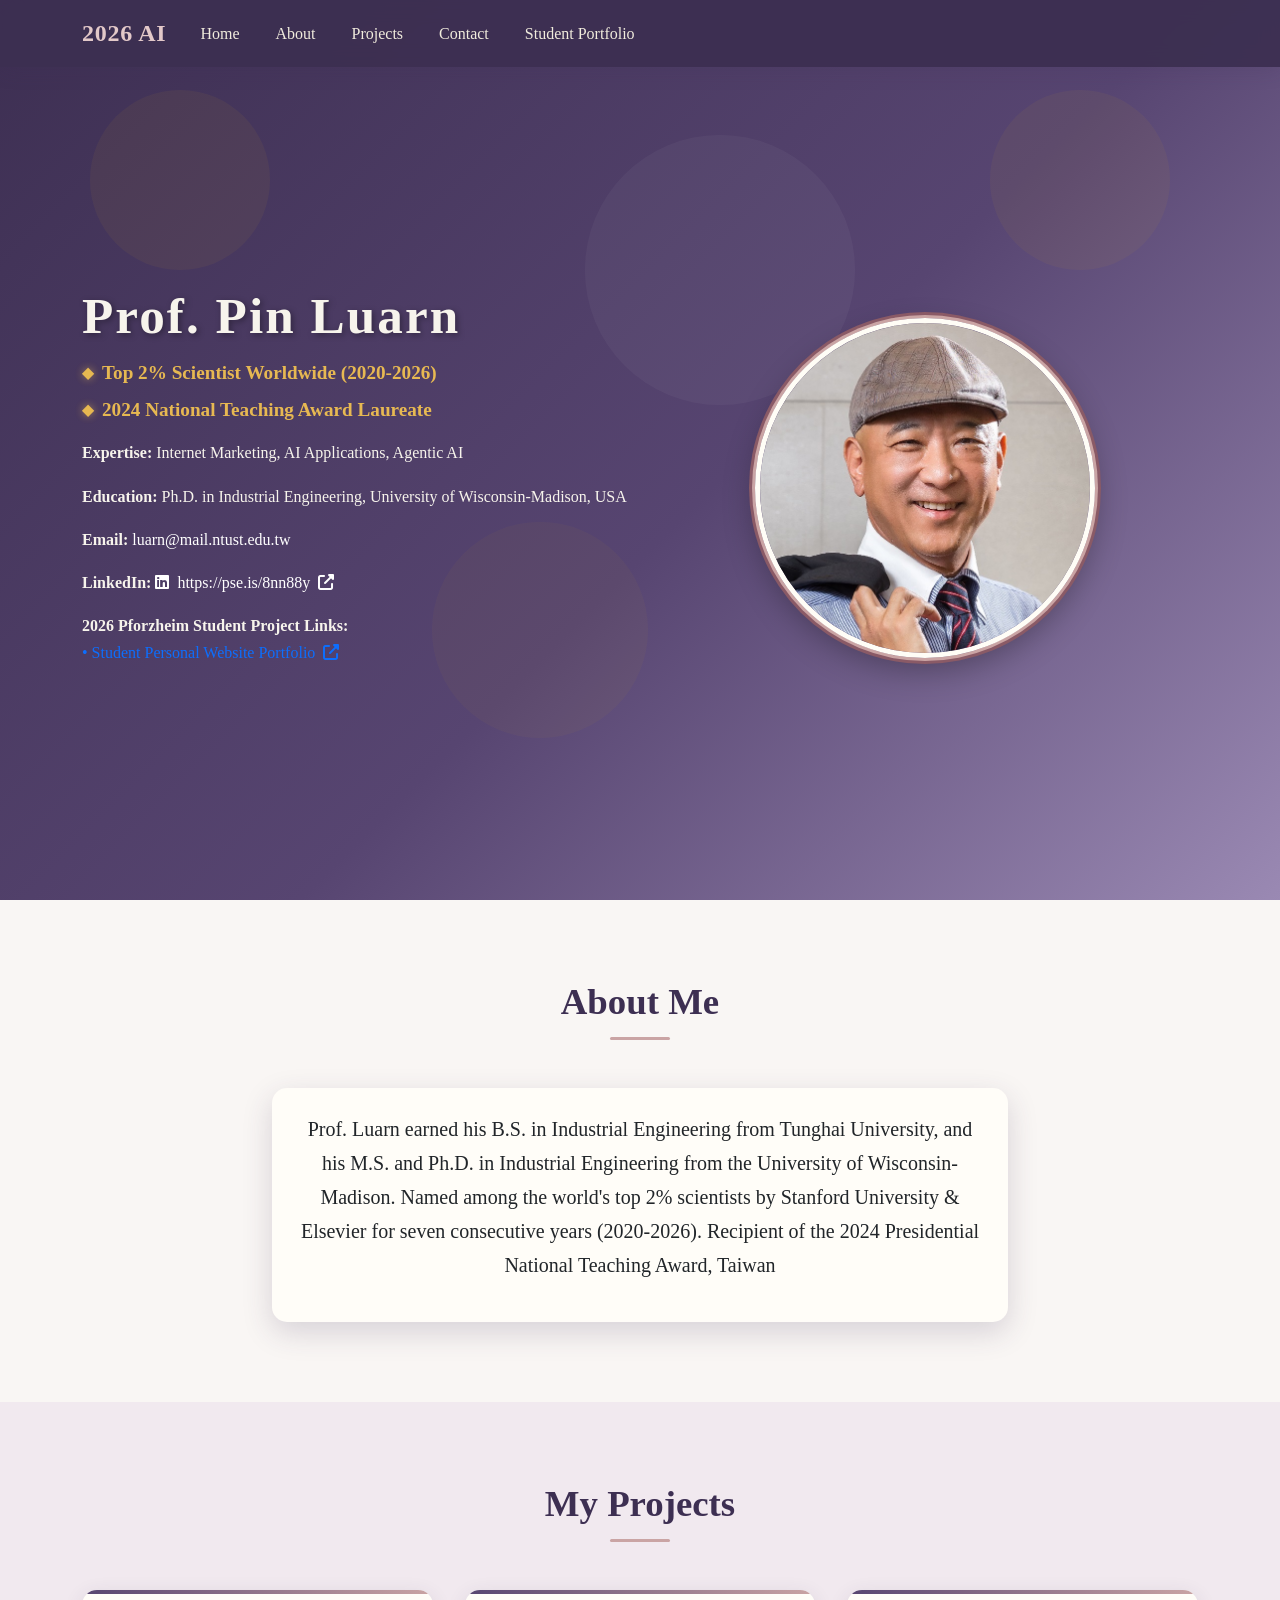
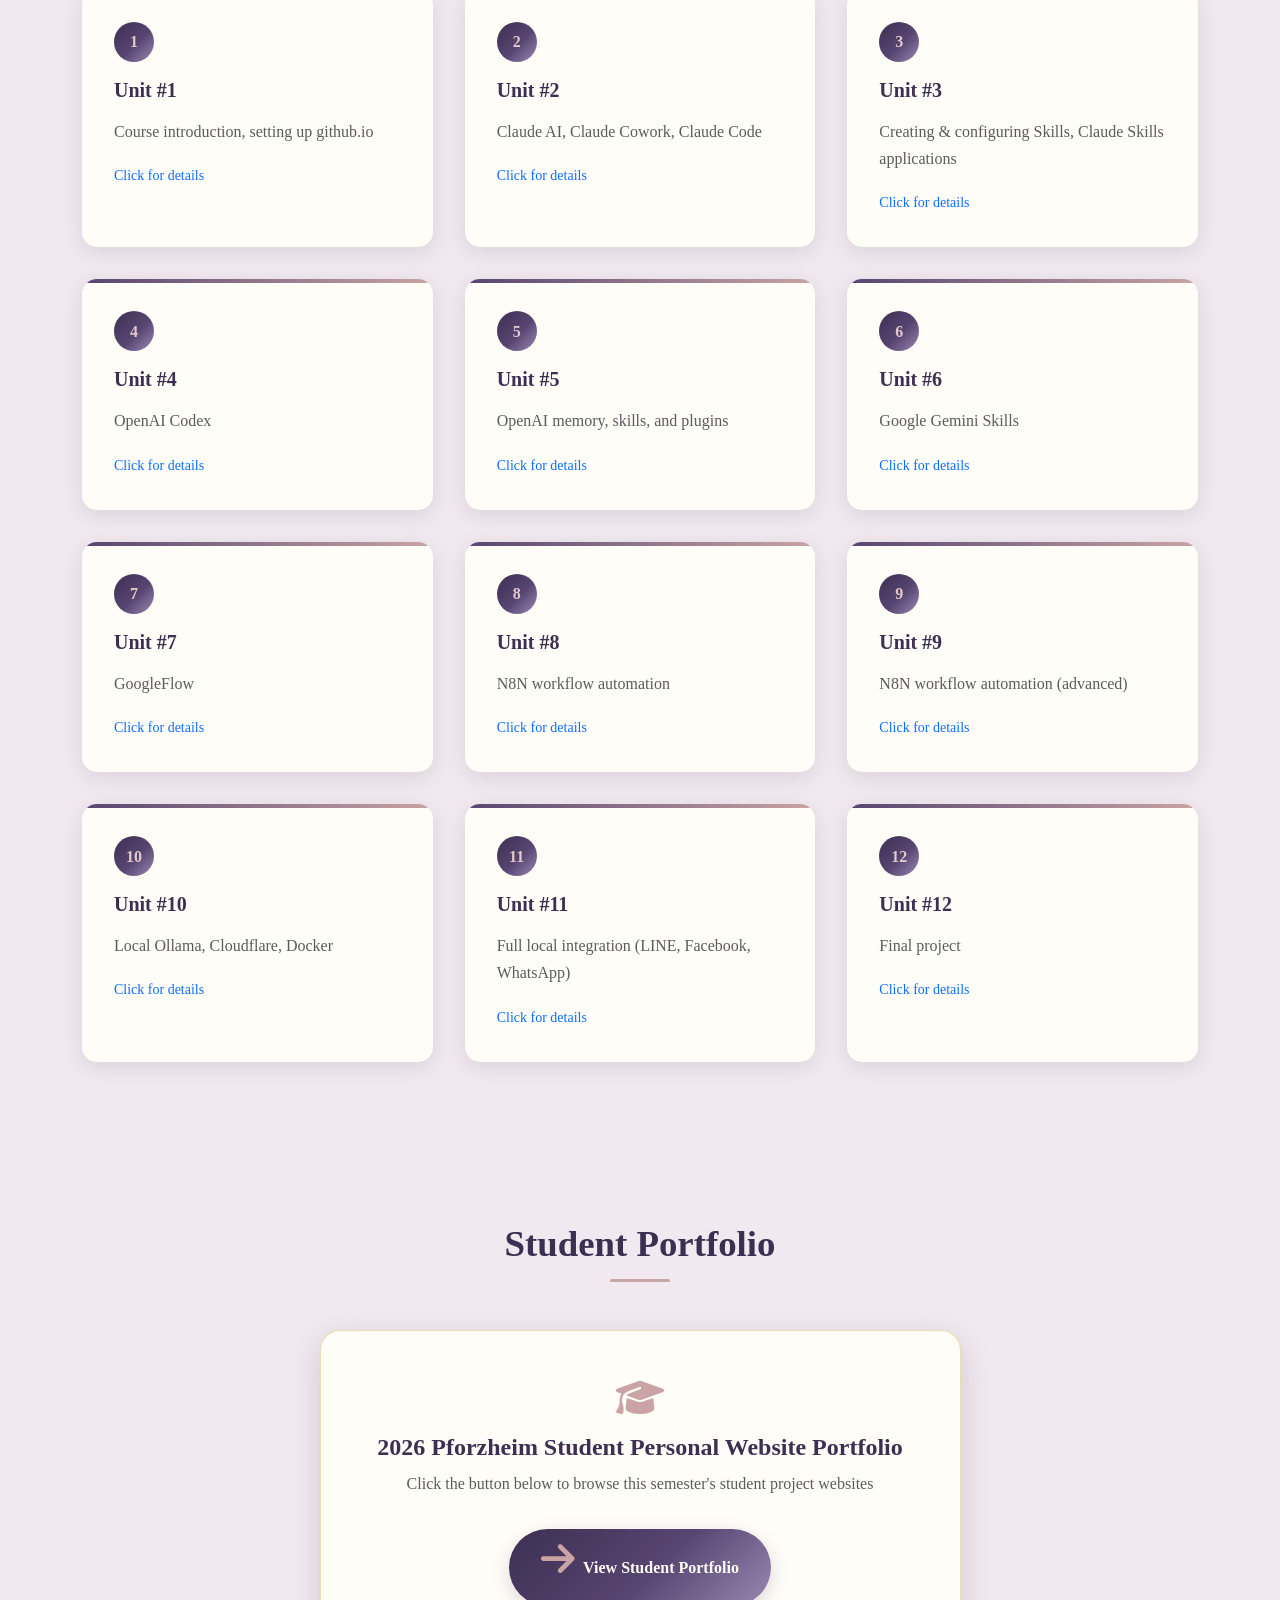
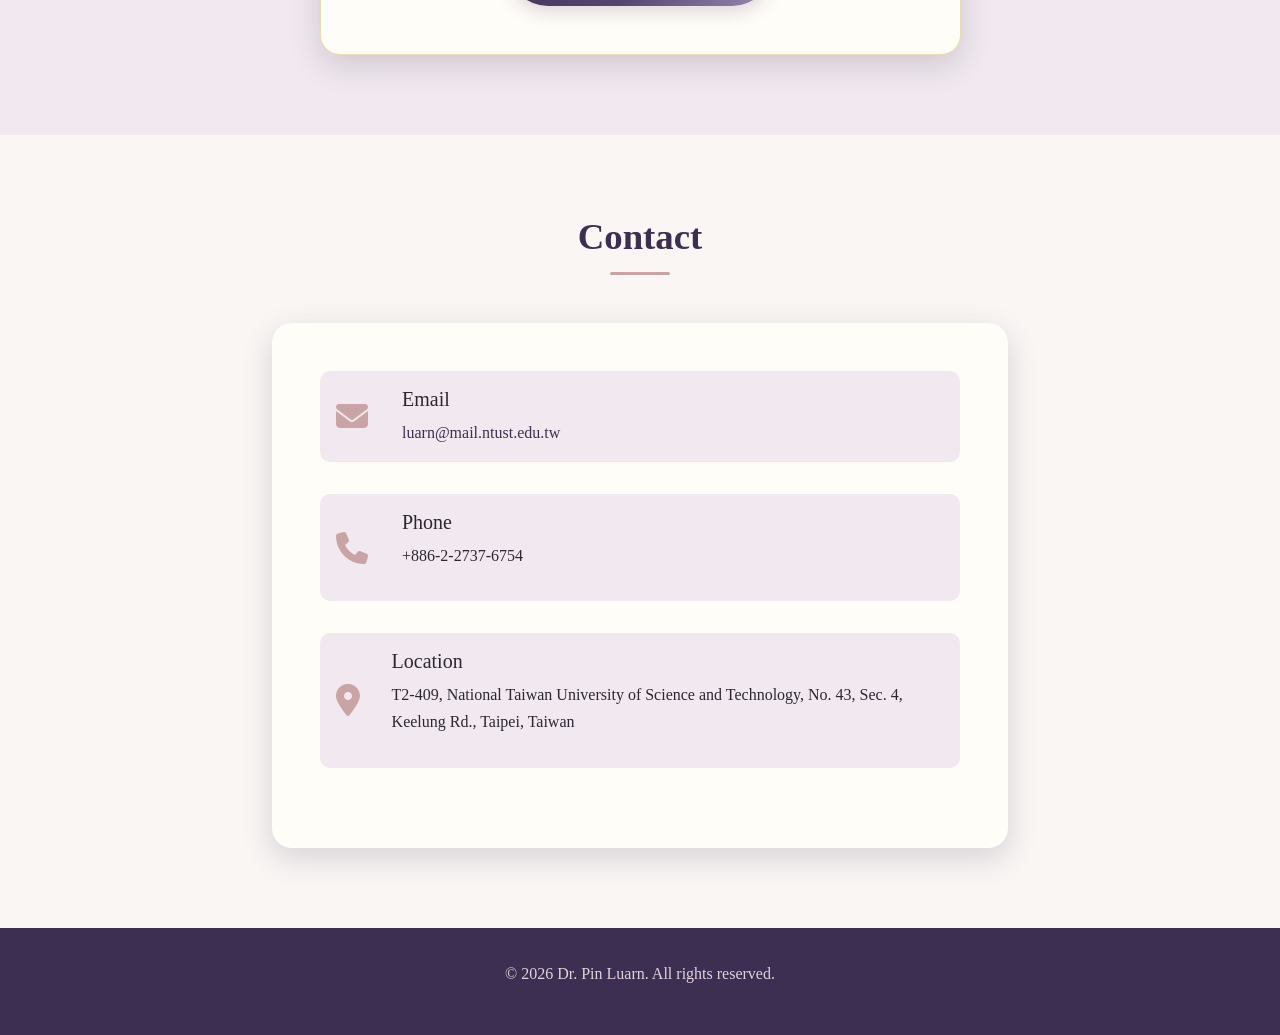
==== index.html @ decda1c8 "Initial commit" ====
<!DOCTYPE html>
<html lang="en">
<head>
    <meta charset="UTF-8">
    <meta name="viewport" content="width=device-width, initial-scale=1.0">
    <title>Prof. Pin Luarn | 2026 AI Personal Site</title>
    <link href="https://cdnjs.cloudflare.com/ajax/libs/bootstrap/5.3.0/css/bootstrap.min.css" rel="stylesheet">
    <link href="https://cdnjs.cloudflare.com/ajax/libs/font-awesome/6.4.0/css/all.min.css" rel="stylesheet">
    <link rel="stylesheet" href="style.css">
    <link rel="icon" type="image/x-icon" href="favicon.ico">
    <!-- chatbot temporarily disabled; uncomment to enable and confirm the filename is chatbot.js -->
    <!-- <script src="chatbot.js"></script> -->
</head>
<body>
    <!-- Navigation -->
    <nav class="navbar navbar-expand-lg fixed-top">
        <div class="container">
            <a class="navbar-brand" href="#home">2026 AI</a>

            <button class="navbar-toggler" type="button" data-bs-toggle="collapse" data-bs-target="#navbarNav">
                <span class="navbar-toggler-icon"></span>
            </button>

            <div class="collapse navbar-collapse" id="navbarNav">
                <ul class="navbar-nav me-auto">
                    <li class="nav-item">
                        <a class="nav-link" href="#home">Home</a>
                    </li>
                    <li class="nav-item">
                        <a class="nav-link" href="#about">About</a>
                    </li>
                    <li class="nav-item">
                        <a class="nav-link" href="#projects">Projects</a>
                    </li>
                    <li class="nav-item">
                        <a class="nav-link" href="#contact">Contact</a>
                    </li>
                    <li class="nav-item">
                        <a class="nav-link" href="https://drluarn.github.io/student.html" target="_blank" rel="noopener">Student Portfolio</a>
                    </li>
                </ul>
            </div>
        </div>
    </nav>

    <!-- Hero Section -->
    <section id="home" class="hero">
        <div class="container">
            <div class="row align-items-center">
                <div class="col-lg-6 hero-content fade-in">
                    <h1 id="name"></h1>
                    <div class="titles-container">
                        <p class="subtitle title-line" id="title1"></p>
                        <p class="subtitle title-line" id="title2"></p>
                    </div>
                    <div class="mb-3">
                        <strong>Expertise:</strong>
                        <span id="expertise"></span>
                    </div>
                    <div class="mb-3">
                        <strong>Education:</strong>
                        <span id="education"></span>
                    </div>
                    <div class="mb-3">
                        <strong>Email:</strong>
                        <a href="" class="text-white" id="email"></a>
                    </div>
                    <div class="mb-3">
                        <strong>LinkedIn:</strong>
                        <a href="" target="_blank" class="text-white" id="linkedin">
                            <i class="fab fa-linkedin me-1"></i>
                            <span id="linkedin-text"></span>
                            <i class="fas fa-external-link-alt ms-1"></i>
                        </a>
                    </div>
                    <div class="mb-4 student-links">
                        <strong>2026 Pforzheim Student Project Links:</strong>
                        <div class="student-link-item">
                            <a href="https://drluarn.github.io/student.html" target="_blank" rel="noopener">
                                <span>• Student Personal Website Portfolio</span>
                                <i class="fas fa-external-link-alt ms-1"></i>
                            </a>
                        </div>
                    </div>
                </div>
                <div class="col-lg-6 text-center fade-in">
                    <img src="mypic.jpg" alt="profile photo" class="profile-img">
                </div>
            </div>
        </div>
    </section>

    <!-- About Section -->
    <section id="about" class="section">
        <div class="container">
            <h2 class="section-title">About Me</h2>
            <div class="row justify-content-center">
                <div class="col-lg-8">
                    <div class="card fade-in">
                        <div class="card-body p-4">
                            <p class="lead text-center" id="about-text">
                            </p>
                        </div>
                    </div>
                </div>
            </div>
        </div>
    </section>

    <!-- Projects Section -->
    <section id="projects" class="section bg-light">
        <div class="container">
            <h2 class="section-title">My Projects</h2>

            <!-- Projects are rendered dynamically by JS -->
            <div class="project-grid fade-in" id="projects-grid"></div>
        </div>
    </section>

    <!-- Student Portfolio Section -->
    <section id="portfolio" class="section bg-light">
        <div class="container">
            <h2 class="section-title">Student Portfolio</h2>
            <div class="row justify-content-center">
                <div class="col-lg-7">
                    <div class="portfolio-cta fade-in">
                        <i class="fas fa-graduation-cap"></i>
                        <h4 style="color: var(--navy-deep); font-weight: 700;">2026 Pforzheim Student Personal Website Portfolio</h4>
                        <p class="text-muted mt-2">Click the button below to browse this semester's student project websites</p>
                        <a href="https://drluarn.github.io/student.html" class="btn-elegant" target="_blank" rel="noopener">
                            <i class="fas fa-arrow-right"></i> <span>View Student Portfolio</span>
                        </a>
                    </div>
                </div>
            </div>
        </div>
    </section>

    <!-- Contact Section -->
    <section id="contact" class="section">
        <div class="container">
            <h2 class="section-title">Contact</h2>
            <div class="row justify-content-center">
                <div class="col-lg-8">
                    <div class="contact-info fade-in">
                        <div class="contact-item">
                            <i class="fas fa-envelope"></i>
                            <div>
                                <h5>Email</h5>
                                <a id="contact-email1" href=""></a>
                            </div>
                        </div>
                        <div class="contact-item">
                            <i class="fas fa-phone"></i>
                            <div>
                                <h5>Phone</h5>
                                <p id="contact-phone"></p>
                            </div>
                        </div>
                        <div class="contact-item">
                            <i class="fas fa-map-marker-alt"></i>
                            <div>
                                <h5>Location</h5>
                                <p id="contact-location"></p>
                            </div>
                        </div>
                    </div>
                </div>
            </div>
        </div>
    </section>

    <!-- Footer -->
    <footer class="footer">
        <div class="container">
            <p>&copy; 2026 Dr. Pin Luarn. All rights reserved.</p>
        </div>
    </footer>

    <!-- Bootstrap JS -->
    <script src="https://cdnjs.cloudflare.com/ajax/libs/bootstrap/5.3.0/js/bootstrap.bundle.min.js"></script>

    <script>
        const totalUnits = 12;

        // Fallback project descriptions (used if projects.txt cannot be fetched, e.g. opened via file://)
        const defaultProjects = [
            {id: 1, description: 'Course introduction, setting up github.io'},
            {id: 2, description: 'Claude AI, Claude Cowork, Claude Code'},
            {id: 3, description: 'Creating & configuring Skills, Claude Skills applications'},
            {id: 4, description: 'OpenAI Codex'},
            {id: 5, description: 'OpenAI memory, skills, and plugins'},
            {id: 6, description: 'Google Gemini Skills'},
            {id: 7, description: 'GoogleFlow'},
            {id: 8, description: 'N8N workflow automation'},
            {id: 9, description: 'N8N workflow automation (advanced)'},
            {id: 10, description: 'Local Ollama, Cloudflare, Docker'},
            {id: 11, description: 'Full local integration (LINE, Facebook, WhatsApp)'},
            {id: 12, description: 'Final project'}
        ];

        let projects = defaultProjects;

        // Always read projects.txt from the instructor's own site so every student
        // fork (even hosted on a different github.io domain) shows the same, current
        // unit list rather than whatever projects.txt happens to ship in their repo.
        const PROJECTS_TXT_URL = 'https://drluarn.github.io/projects.txt';

        async function loadProjectsTxt() {
            try {
                const res = await fetch(PROJECTS_TXT_URL, { cache: 'no-store' });
                if (!res.ok) throw new Error('projects.txt not found');
                const text = await res.text();
                const parsed = parseProfileTxt(text);
                const loaded = [];
                for (let i = 1; i <= totalUnits; i++) {
                    const description = parsed[`unit${i}`];
                    if (description) loaded.push({id: i, description});
                }
                // Only use the loaded list if every unit was found; otherwise keep defaults
                projects = (loaded.length === totalUnits) ? loaded : defaultProjects;
            } catch (err) {
                console.warn('Could not load projects.txt, using built-in defaults.', err);
                projects = defaultProjects;
            }
        }

        // Fallback profile (used if profile.txt cannot be fetched, e.g. opened via file://)
        const defaultProfile = {
            name: 'Prof. Pin Luarn',
            title1: 'Top 2% Scientist Worldwide (2020-2026)',
            title2: '2024 National Teaching Award Laureate',
            expertise: 'Internet Marketing, AI Applications, Agentic AI',
            education: 'Ph.D. in Industrial Engineering, University of Wisconsin-Madison, USA',
            email: 'luarn@mail.ntust.edu.tw',
            linkedin: 'https://pse.is/8nn88y',
            about1: 'Prof. Luarn earned his B.S. in Industrial Engineering from Tunghai University,',
            about2: 'and his M.S. and Ph.D. in Industrial Engineering from the University of Wisconsin-Madison.',
            about3: "Named among the world's top 2% scientists by Stanford University & Elsevier for seven consecutive years (2020-2026).",
            about4: 'Recipient of the 2024 Presidential National Teaching Award, Taiwan',
            phone: '+886-2-2737-6754',
            location: 'T2-409, National Taiwan University of Science and Technology, No. 43, Sec. 4, Keelung Rd., Taipei, Taiwan'
        };

        let profileData = defaultProfile;

        // Parse a simple "key=value" text file, ignoring blank lines and comments
        function parseProfileTxt(text) {
            const data = {};
            text.split(/\r?\n/).forEach(line => {
                const trimmed = line.trim();
                if (!trimmed || trimmed.startsWith('#')) return;
                const idx = trimmed.indexOf('=');
                if (idx === -1) return;
                const key = trimmed.slice(0, idx).trim();
                const value = trimmed.slice(idx + 1).trim();
                data[key] = value;
            });
            return data;
        }

        async function loadProfileTxt() {
            try {
                const res = await fetch('profile.txt', { cache: 'no-store' });
                if (!res.ok) throw new Error('profile.txt not found');
                const text = await res.text();
                const parsed = parseProfileTxt(text);
                // Merge over defaults so missing keys still fall back gracefully
                profileData = Object.assign({}, defaultProfile, parsed);
            } catch (err) {
                console.warn('Could not load profile.txt, using built-in defaults.', err);
                profileData = defaultProfile;
            }
        }

        // Initialize page
        document.addEventListener('DOMContentLoaded', async function() {
            await Promise.all([loadProfileTxt(), loadProjectsTxt()]);
            applyProfileData();
            renderProjects();
            initScrollAnimations();
            initSmoothScrolling();
        });

        // Fill in profile fields (name, titles, about text, contact info)
        function applyProfileData() {
            const p = profileData;
            document.getElementById('name').textContent = p.name;
            document.getElementById('title1').textContent = p.title1;
            document.getElementById('title2').textContent = p.title2;
            document.getElementById('expertise').textContent = p.expertise;
            document.getElementById('education').textContent = p.education;

            document.getElementById('email').textContent = p.email;
            document.getElementById('email').href = `mailto:${p.email}`;
            document.getElementById('linkedin').href = p.linkedin;
            document.getElementById('linkedin-text').textContent = p.linkedin;

            const aboutParts = [p.about1, p.about2, p.about3, p.about4]
                .filter(text => text && text.trim());
            document.getElementById('about-text').innerHTML = aboutParts.join(' ');

            document.getElementById('contact-email1').textContent = p.email;
            document.getElementById('contact-email1').href = `mailto:${p.email}`;
            document.getElementById('contact-phone').textContent = p.phone;
            document.getElementById('contact-location').textContent = p.location;
        }

        // Render the project grid
        function renderProjects() {
            const grid = document.getElementById('projects-grid');

            grid.innerHTML = projects.map(project => {
                return `
                    <div class="project-card" onclick="openProject(${project.id})">
                        <div class="project-number">${project.id}</div>
                        <h5>Unit #${project.id}</h5>
                        <p class="text-muted">${project.description}</p>
                        <small class="text-primary">Click for details</small>
                    </div>
                `;
            }).join('');
        }

        // Open project details
        function openProject(id) {
            window.open(`unit.html?unit=${id}`, '_blank');
        }

        // Scroll-triggered fade-in animations
        function initScrollAnimations() {
            const observerOptions = {
                threshold: 0.1,
                rootMargin: '0px 0px -50px 0px'
            };

            const observer = new IntersectionObserver((entries) => {
                entries.forEach(entry => {
                    if (entry.isIntersecting) {
                        entry.target.classList.add('visible');
                    }
                });
            }, observerOptions);

            document.querySelectorAll('.fade-in').forEach(el => {
                observer.observe(el);
            });
        }

        // Smooth scrolling for in-page navigation links
        function initSmoothScrolling() {
            document.querySelectorAll('a[href^="#"]').forEach(anchor => {
                anchor.addEventListener('click', function (e) {
                    e.preventDefault();
                    const target = document.querySelector(this.getAttribute('href'));
                    if (target) {
                        const headerOffset = 70;
                        const elementPosition = target.getBoundingClientRect().top;
                        const offsetPosition = elementPosition + window.pageYOffset - headerOffset;

                        window.scrollTo({
                            top: offsetPosition,
                            behavior: 'smooth'
                        });
                    }
                });
            });
        }

        // Navbar background on scroll
        window.addEventListener('scroll', function() {
            const navbar = document.querySelector('.navbar');
            if (window.scrollY > 50) {
                navbar.style.background = 'rgba(255,255,255,0.98)';
            } else {
                navbar.style.background = 'rgba(255,255,255,0.95)';
            }
        });
    </script>
</body>
</html>
---- style.css ----
/* ============================================================
   2026 AI Personal Site - shared styles
   Theme: elegant navy x rose gold (academic tone)
   ============================================================ */
:root {
    --navy-deep:   #3d2f52;   /* primary: deep purple */
    --navy-mid:    #574571;   /* gradient mid-point */
    --navy-soft:   #9a89b3;   /* gradient end / secondary (soft purple) */
    --gold:        #caa4a4;   /* accent rose gold */
    --gold-light:  #e3c9c9;   /* soft rose gold (hover, borders) */
    --cream:       #f9f6f4;   /* warm off-white background */
    --cream-deep:  #f1e9ef;   /* card base / light background */
    --ink:         #2c2733;   /* primary text */
    --ink-soft:    #6b5f73;   /* secondary text */

    --gradient-navy: linear-gradient(135deg, var(--navy-deep) 0%, var(--navy-mid) 55%, var(--navy-soft) 100%);
    --shadow-navy: rgba(61, 47, 82, 0.18);
}

* {
    margin: 0;
    padding: 0;
    box-sizing: border-box;
}

body {
    font-family: 'Noto Serif TC', 'PingFang TC', 'Microsoft JhengHei', 'Segoe UI', serif;
    line-height: 1.7;
    color: var(--ink);
    background: var(--cream);
}

a { text-decoration: none; }

/* ---------------- Navigation ---------------- */
.navbar {
    background: rgba(61, 47, 82, 0.96) !important;
    backdrop-filter: blur(10px);
    box-shadow: 0 2px 20px var(--shadow-navy);
    transition: all 0.3s ease;
}

.navbar-brand {
    font-weight: 700;
    font-size: 1.5rem;
    color: var(--gold-light) !important;
    letter-spacing: 0.03em;
}

.navbar-nav .nav-link {
    color: #f1ecdd !important;
    font-weight: 500;
    margin: 0 10px;
    transition: all 0.3s ease;
}

.navbar-nav .nav-link:hover {
    color: var(--gold) !important;
    transform: translateY(-2px);
}

/* ---------------- Hero ---------------- */
.hero {
    background: var(--gradient-navy);
    min-height: 100vh;
    display: flex;
    align-items: center;
    color: #f7f4ec;
    position: relative;
    overflow: hidden;
    padding-top: 76px;
}

.hero::before {
    content: '';
    position: absolute;
    inset: 0;
    background: url("data:image/svg+xml,%3Csvg xmlns='http://www.w3.org/2000/svg' viewBox='0 0 1000 1000'%3E%3Ccircle cx='200' cy='200' r='100' fill='rgba(201,162,39,0.07)'/%3E%3Ccircle cx='800' cy='300' r='150' fill='rgba(255,255,255,0.04)'/%3E%3Ccircle cx='600' cy='700' r='120' fill='rgba(201,162,39,0.05)'/%3E%3C/svg%3E");
    animation: float 14s ease-in-out infinite;
    will-change: transform;
    transform: translate3d(0,0,0);
    pointer-events: none;
}
@keyframes float {
    0%, 100% { transform: translate3d(0, 0, 0) scale(1); }
    50%      { transform: translate3d(24px, -60px, 0) scale(1.03); }
}

.hero-content { position: relative; z-index: 2; }

.hero h1 {
    font-size: 3.2rem;
    font-weight: 700;
    margin-bottom: 0.6rem;
    letter-spacing: 0.04em;
    text-shadow: 2px 2px 6px rgba(0,0,0,0.35);
}

.hero .subtitle {
    font-size: 1.2rem;
    margin-bottom: 1.6rem;
    opacity: 0.92;
}

.titles-container { margin-bottom: 0.8rem; }

.title-line {
    position: relative;
    padding-left: 0;
    font-weight: 600;
    color: #f5c451 !important;
    margin-bottom: 0.3rem !important;
    display: flex;
    align-items: center;
}
.title-line:before {
    content: "◆";
    color: #f5c451;
    font-size: 0.8em;
    margin-right: 0.5rem;
    text-shadow: 0 0 8px rgba(245,196,81,0.6);
}
.title-line:last-child { margin-bottom: 0 !important; }

/* ---------------- Profile Image ---------------- */
.profile-img {
    width: clamp(250px, 33vw, 340px);
    height: clamp(250px, 33vw, 340px);
    border-radius: 50%;
    aspect-ratio: 1 / 1;
    object-fit: cover;
    border: 5px solid #fffdf6;
    box-shadow:
        0 0 0 3px var(--gold),
        0 0 0 6px #8a5a66,
        0 12px 32px rgba(0,0,0,0.30);
    transition: transform 0.35s ease, box-shadow 0.35s ease;
}
.profile-img:hover {
    transform: scale(1.05);
    box-shadow:
        0 0 0 3px var(--gold-light),
        0 0 0 6px var(--gold),
        0 18px 40px rgba(0,0,0,0.35);
}
.hero .profile-img { border-radius: 50% !important; }

/* ---------------- Sections ---------------- */
.section { padding: 80px 0; }

.section-title {
    text-align: center;
    font-size: 2.3rem;
    margin-bottom: 3rem;
    color: var(--navy-deep);
    font-weight: 700;
    position: relative;
}
.section-title::after {
    content: '';
    display: block;
    width: 60px;
    height: 3px;
    background: var(--gold);
    margin: 0.8rem auto 0;
    border-radius: 2px;
}

.bg-light { background: var(--cream-deep) !important; }

/* ---------------- Cards ---------------- */
.card {
    border: none;
    border-radius: 15px;
    box-shadow: 0 10px 30px var(--shadow-navy);
    transition: transform 0.3s ease, box-shadow 0.3s ease;
    background: #fffdf8;
}
.card:hover {
    transform: translateY(-8px);
    box-shadow: 0 20px 40px rgba(61, 47, 82, 0.25);
}

/* ---------------- Filter Buttons ---------------- */
.filter-buttons { text-align: center; margin-bottom: 3rem; }

.filter-btn {
    background: #fffdf8;
    color: var(--navy-mid);
    border: 2px solid var(--navy-mid);
    padding: 10px 25px;
    margin: 5px;
    border-radius: 25px;
    font-weight: 500;
    transition: all 0.3s ease;
}
.filter-btn:hover,
.filter-btn.active {
    background: var(--navy-mid);
    color: #fffdf8;
    transform: translateY(-2px);
    box-shadow: 0 5px 15px var(--shadow-navy);
}

/* ---------------- Project Grid ---------------- */
.project-grid {
    display: grid;
    grid-template-columns: repeat(auto-fit, minmax(300px, 1fr));
    gap: 2rem;
    margin-top: 2rem;
}

.project-card {
    background: #fffdf8;
    padding: 2rem;
    border-radius: 15px;
    box-shadow: 0 5px 20px rgba(61, 47, 82, 0.12);
    transition: all 0.3s ease;
    cursor: pointer;
    position: relative;
    overflow: hidden;
}
.project-card::before {
    content: '';
    position: absolute;
    top: 0; left: 0;
    width: 100%; height: 4px;
    background: linear-gradient(90deg, var(--navy-mid), var(--gold));
}
.project-card:hover {
    transform: translateY(-10px);
    box-shadow: 0 15px 35px rgba(61, 47, 82, 0.22);
}

.project-number {
    background: var(--gradient-navy);
    color: var(--gold-light);
    width: 40px; height: 40px;
    border-radius: 50%;
    display: flex; align-items: center; justify-content: center;
    font-weight: 700;
    margin-bottom: 1rem;
}

.project-card h5 { color: var(--navy-deep); margin-bottom: 1rem; font-weight: 700; }

/* ---------------- Student Portfolio CTA ---------------- */
.portfolio-cta {
    background: #fffdf8;
    border: 1px solid rgba(201,162,39,0.35);
    border-radius: 20px;
    box-shadow: 0 10px 30px var(--shadow-navy);
    padding: 3rem 2rem;
    text-align: center;
}
.portfolio-cta i { color: var(--gold); font-size: 2.4rem; margin-bottom: 1rem; }
.btn-elegant {
    display: inline-flex;
    align-items: center;
    gap: 0.5rem;
    background: var(--gradient-navy);
    color: #fffdf8 !important;
    padding: 0.7rem 2rem;
    border-radius: 50px;
    font-weight: 600;
    margin-top: 1rem;
    transition: all 0.3s ease;
    box-shadow: 0 6px 18px var(--shadow-navy);
}
.btn-elegant:hover {
    transform: translateY(-3px);
    box-shadow: 0 10px 24px rgba(20,38,64,0.3);
    color: var(--gold-light) !important;
}

/* ---------------- Contact ---------------- */
.contact-info {
    background: #fffdf8;
    padding: 3rem;
    border-radius: 20px;
    box-shadow: 0 10px 30px var(--shadow-navy);
}
.contact-item {
    display: flex;
    align-items: center;
    margin-bottom: 2rem;
    padding: 1rem;
    background: var(--cream-deep);
    border-radius: 10px;
    transition: transform 0.3s ease;
}
.contact-item:hover { transform: translateX(10px); }
.contact-item i { font-size: 2rem; color: var(--gold); margin-right: 1rem; width: 50px; }
.contact-item a { color: var(--navy-deep) !important; text-decoration: none; }
.contact-item a:hover { color: var(--gold) !important; }

/* ---------------- Footer ---------------- */
.footer {
    background: var(--navy-deep);
    color: #e3d2da;
    text-align: center;
    padding: 2rem 0;
}

/* ---------------- Generic page header (unit / homework) ---------------- */
.project-header {
    background: var(--gradient-navy);
    color: #f7f4ec;
    padding: 120px 0 40px;
    position: relative;
    overflow: hidden;
}
.project-header::before {
    content: '';
    position: absolute;
    inset: 0;
    background: url("data:image/svg+xml,%3Csvg xmlns='http://www.w3.org/2000/svg' viewBox='0 0 1000 1000'%3E%3Ccircle cx='200' cy='200' r='80' fill='rgba(201,162,39,0.07)'/%3E%3Ccircle cx='800' cy='150' r='120' fill='rgba(255,255,255,0.04)'/%3E%3Ccircle cx='500' cy='400' r='100' fill='rgba(201,162,39,0.05)'/%3E%3C/svg%3E");
    animation: float 15s ease-in-out infinite;
    pointer-events: none;
}
.project-title {
    color: #fffdf8 !important;
    font-weight: 700;
    font-size: 2.4rem;
    position: relative;
    z-index: 2;
    text-shadow: 2px 4px 8px rgba(0,0,0,0.3);
}
.project-subtitle {
    color: rgba(247,244,236,0.88) !important;
    font-size: 1.1rem;
    margin-top: 0.5rem;
    position: relative;
    z-index: 2;
}
.back-btn {
    position: relative;
    z-index: 3;
    background: rgba(255, 253, 248, 0.95);
    color: var(--navy-deep) !important;
    padding: 0.5rem 1.5rem;
    border-radius: 50px;
    text-decoration: none;
    display: inline-flex;
    align-items: center;
    gap: 0.5rem;
    font-weight: 600;
    border: 1px solid rgba(201,162,39,0.3);
    box-shadow: 0 4px 15px rgba(0,0,0,0.2);
    transition: all 0.3s ease;
}
.back-btn:hover {
    background: #fffdf8;
    color: var(--gold) !important;
    transform: translateY(-2px);
}
.breadcrumb-item a { color: #fffdf8; }
.breadcrumb-item a:hover { color: var(--gold); }
.breadcrumb-item.active { color: var(--gold-light); }

/* ---------------- Animations ---------------- */
.fade-in { opacity: 0; transform: translateY(30px); transition: all 0.8s ease; }
.fade-in.visible { opacity: 1; transform: translateY(0); }

/* ---------------- Responsive ---------------- */
@media (max-width: 768px) {
    .hero h1 { font-size: 2.3rem; }
    .profile-img { width: 190px; height: 190px; }
    .project-grid { grid-template-columns: 1fr; }
    .section-title { font-size: 1.9rem; }
    .filter-btn { padding: 8px 20px; font-size: 0.9rem; }
    .project-card { padding: 1.5rem; }
    .contact-info { padding: 2rem; }
    .project-title { font-size: 2rem; }
}

@media (max-width: 576px) {
    .hero h1 { font-size: 1.9rem; }
    .hero .subtitle { font-size: 1.05rem; }
    .section { padding: 60px 0; }
    .profile-img { width: 160px; height: 160px; }
    .project-card { padding: 1.2rem; }
    .contact-info { padding: 1.5rem; }
    .contact-item { flex-direction: column; text-align: center; }
    .contact-item i { margin-right: 0; margin-bottom: 0.5rem; }
}
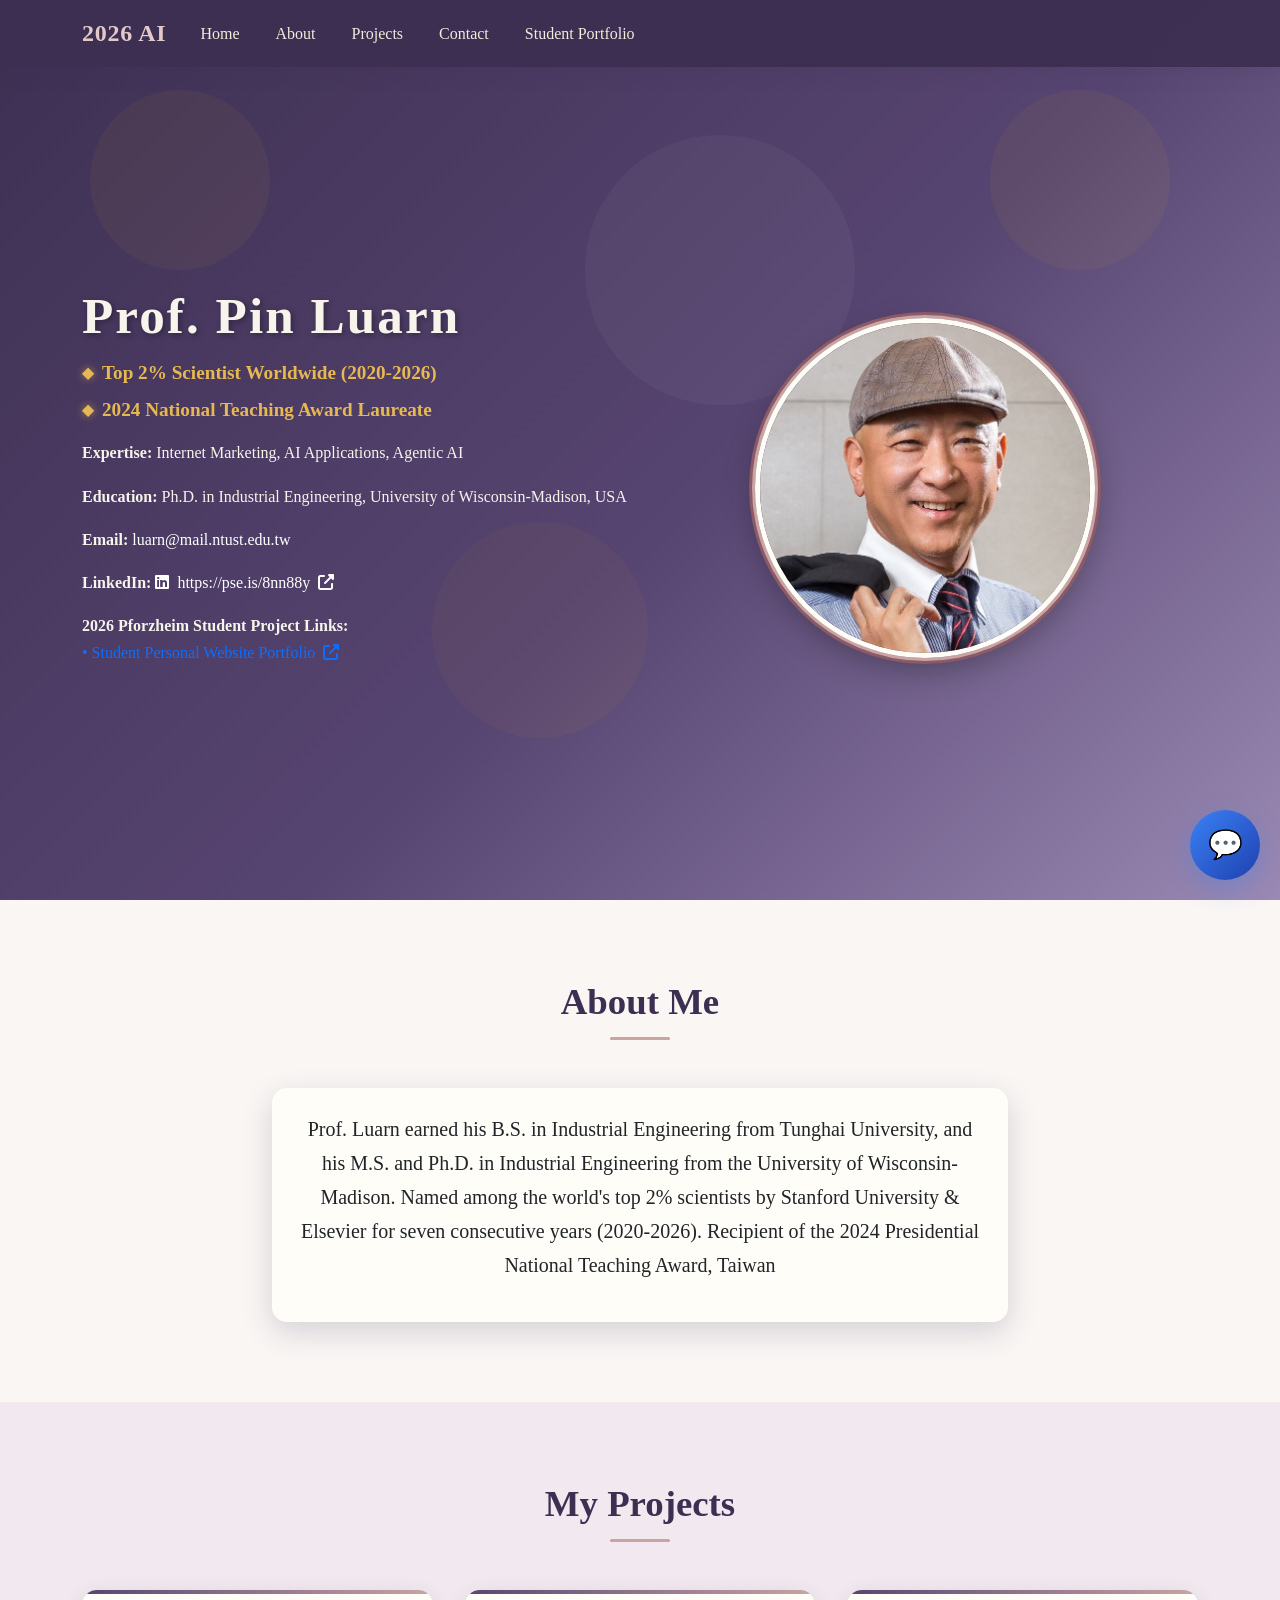
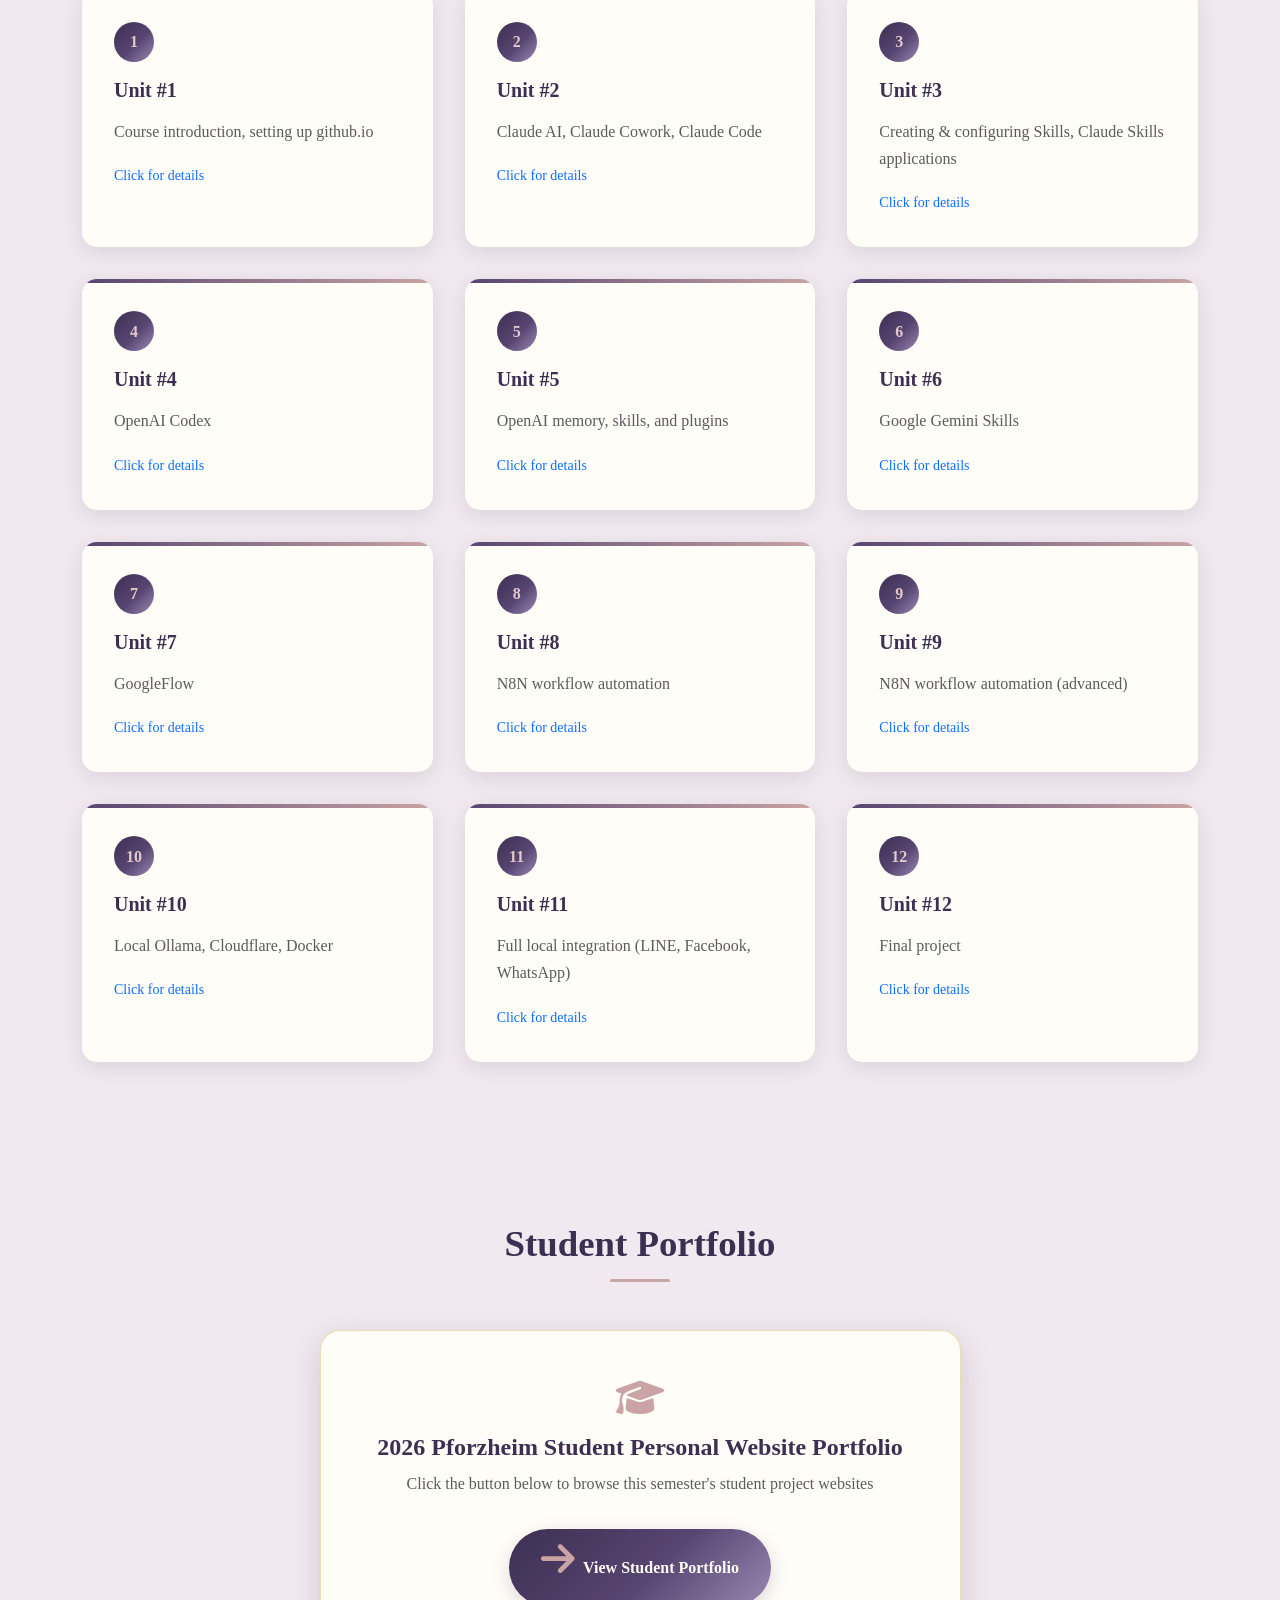
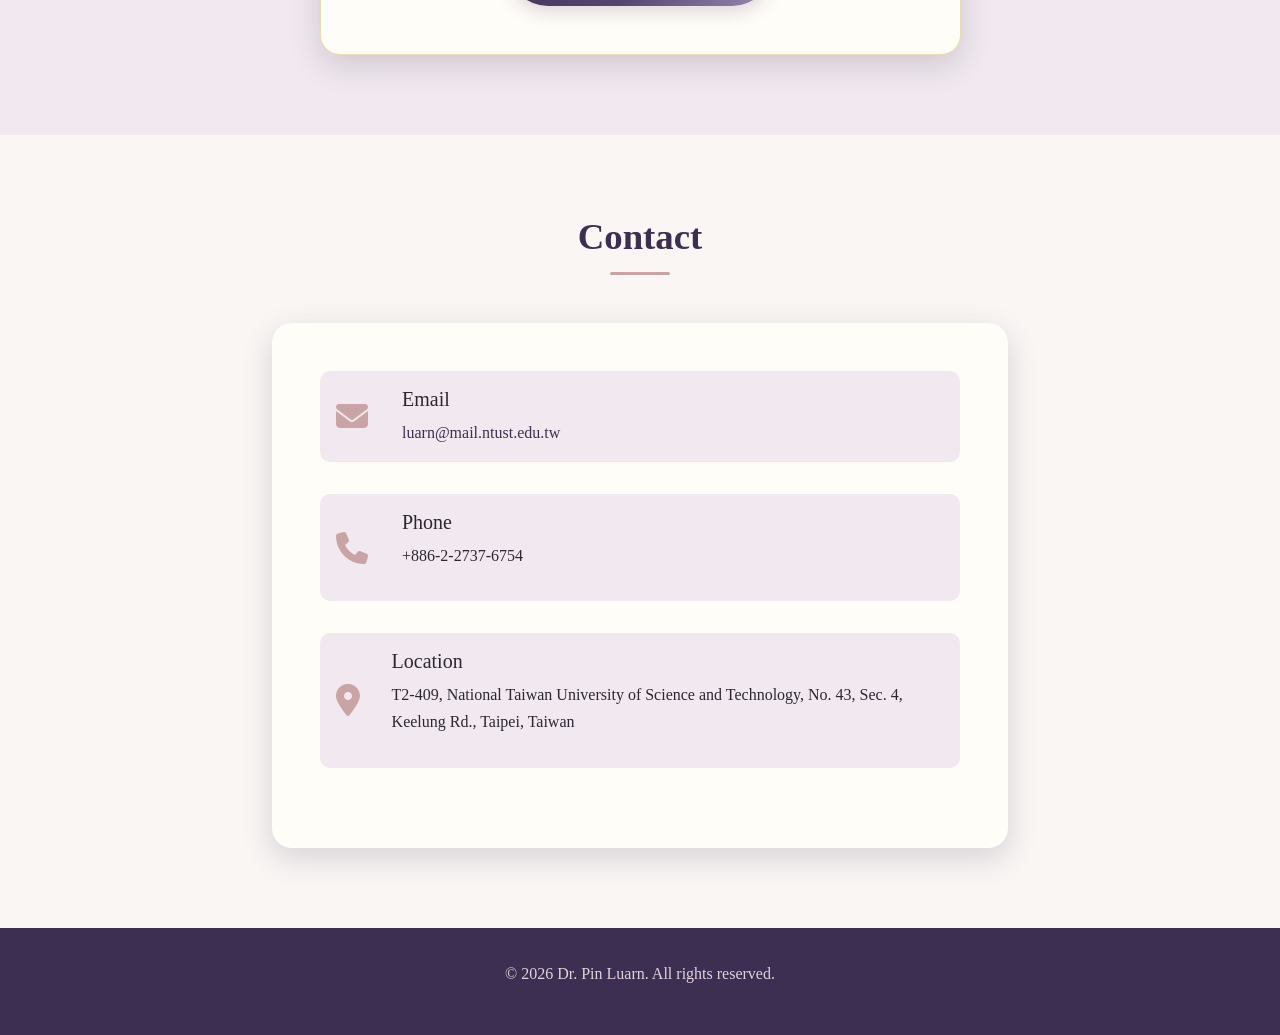
==== commit c5ebda9e: "Update index.html" ====
--- a/index.html
+++ b/index.html
@@ -9,7 +9,7 @@
     <link rel="stylesheet" href="style.css">
     <link rel="icon" type="image/x-icon" href="favicon.ico">
     <!-- chatbot temporarily disabled; uncomment to enable and confirm the filename is chatbot.js -->
-    <!-- <script src="chatbot.js"></script> -->
+    <script src="chatbot.js"></script>
 </head>
 <body>
     <!-- Navigation -->
